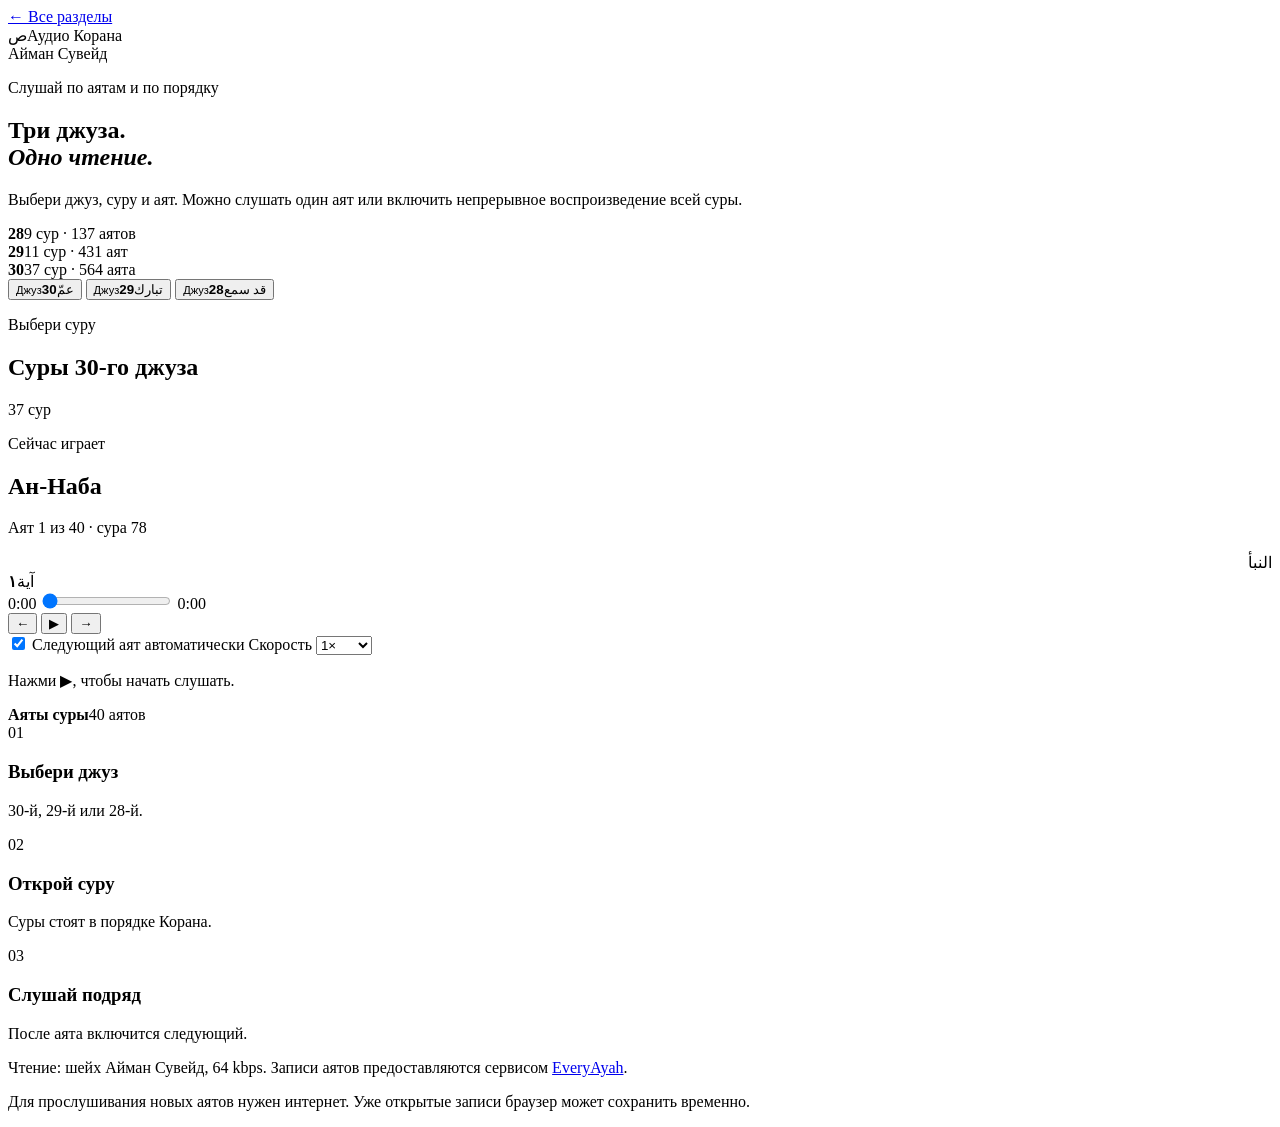
==== juz-audio/index.html @ 489e3e43 "Добавить аудиораздел 28–30-го джузов" ====
<!doctype html>
<html lang="ru">
<head>
  <meta charset="UTF-8">
  <meta name="viewport" content="width=device-width, initial-scale=1.0, viewport-fit=cover">
  <meta name="theme-color" content="#103f35">
  <meta name="description" content="28-й, 29-й и 30-й джузы в чтении шейха Аймана Сувейда">
  <title>28–30-й джузы · Айман Сувейд</title>
  <link rel="stylesheet" href="style.css?v=1">
</head>
<body>
  <header class="topbar">
    <a class="back" href="../">← Все разделы</a>
    <div class="brand"><span class="brand-mark">ص</span><span>Аудио Корана</span></div>
    <span class="reciter">Айман Сувейд</span>
  </header>

  <main>
    <section class="hero">
      <p class="eyebrow">Слушай по аятам и по порядку</p>
      <h1>Три джуза.<br><em>Одно чтение.</em></h1>
      <p class="hero-copy">Выбери джуз, суру и аят. Можно слушать один аят или включить непрерывное воспроизведение всей суры.</p>
      <div class="hero-stats" aria-label="Состав раздела">
        <div><strong>28</strong><span>9 сур · 137 аятов</span></div>
        <div><strong>29</strong><span>11 сур · 431 аят</span></div>
        <div><strong>30</strong><span>37 сур · 564 аята</span></div>
      </div>
    </section>

    <section class="workspace">
      <div class="juz-tabs" role="tablist" aria-label="Выбор джуза">
        <button class="active" data-juz="30" role="tab"><small>Джуз</small><strong>30</strong><span>عمّ</span></button>
        <button data-juz="29" role="tab"><small>Джуз</small><strong>29</strong><span>تبارك</span></button>
        <button data-juz="28" role="tab"><small>Джуз</small><strong>28</strong><span>قد سمع</span></button>
      </div>

      <div class="content-grid">
        <aside class="surah-panel">
          <div class="panel-heading">
            <div><p class="eyebrow">Выбери суру</p><h2 id="surah-panel-title">Суры 30-го джуза</h2></div>
            <span id="surah-count">37 сур</span>
          </div>
          <div class="surah-list" id="surah-list"></div>
        </aside>

        <section class="player-card" aria-live="polite">
          <div class="now-playing">
            <div>
              <p class="eyebrow">Сейчас играет</p>
              <h2 id="surah-name">Ан-Наба</h2>
              <p id="ayah-label">Аят 1 из 40 · сура 78</p>
            </div>
            <div class="arabic-name" id="surah-arabic" lang="ar" dir="rtl">النبأ</div>
          </div>

          <div class="ayah-number" aria-hidden="true"><span>آية</span><strong id="ayah-number">١</strong></div>
          <audio id="audio" preload="metadata"></audio>

          <div class="timeline">
            <span id="elapsed">0:00</span>
            <input id="seek" type="range" min="0" max="100" value="0" aria-label="Положение воспроизведения">
            <span id="duration">0:00</span>
          </div>

          <div class="transport">
            <button id="previous" class="round" aria-label="Предыдущий аят">←</button>
            <button id="play" class="play" aria-label="Воспроизвести"><span id="play-icon">▶</span></button>
            <button id="next" class="round" aria-label="Следующий аят">→</button>
          </div>

          <div class="player-options">
            <label class="switch"><input id="autoplay" type="checkbox" checked><span></span> Следующий аят автоматически</label>
            <label>Скорость
              <select id="speed">
                <option value="0.75">0,75×</option>
                <option value="1" selected>1×</option>
                <option value="1.25">1,25×</option>
              </select>
            </label>
          </div>

          <p class="status" id="status">Нажми ▶, чтобы начать слушать.</p>
          <div class="ayah-picker-wrap">
            <div class="picker-heading"><strong>Аяты суры</strong><span id="picker-summary">40 аятов</span></div>
            <div class="ayah-picker" id="ayah-picker"></div>
          </div>
        </section>
      </div>
    </section>

    <section class="guide">
      <div><span>01</span><h3>Выбери джуз</h3><p>30-й, 29-й или 28-й.</p></div>
      <div><span>02</span><h3>Открой суру</h3><p>Суры стоят в порядке Корана.</p></div>
      <div><span>03</span><h3>Слушай подряд</h3><p>После аята включится следующий.</p></div>
    </section>
  </main>

  <footer>
    <p>Чтение: шейх Айман Сувейд, 64 kbps. Записи аятов предоставляются сервисом <a href="https://everyayah.com/recitations_ayat.html" target="_blank" rel="noopener">EveryAyah</a>.</p>
    <p>Для прослушивания новых аятов нужен интернет. Уже открытые записи браузер может сохранить временно.</p>
  </footer>
  <script src="app.js?v=1"></script>
</body>
</html>
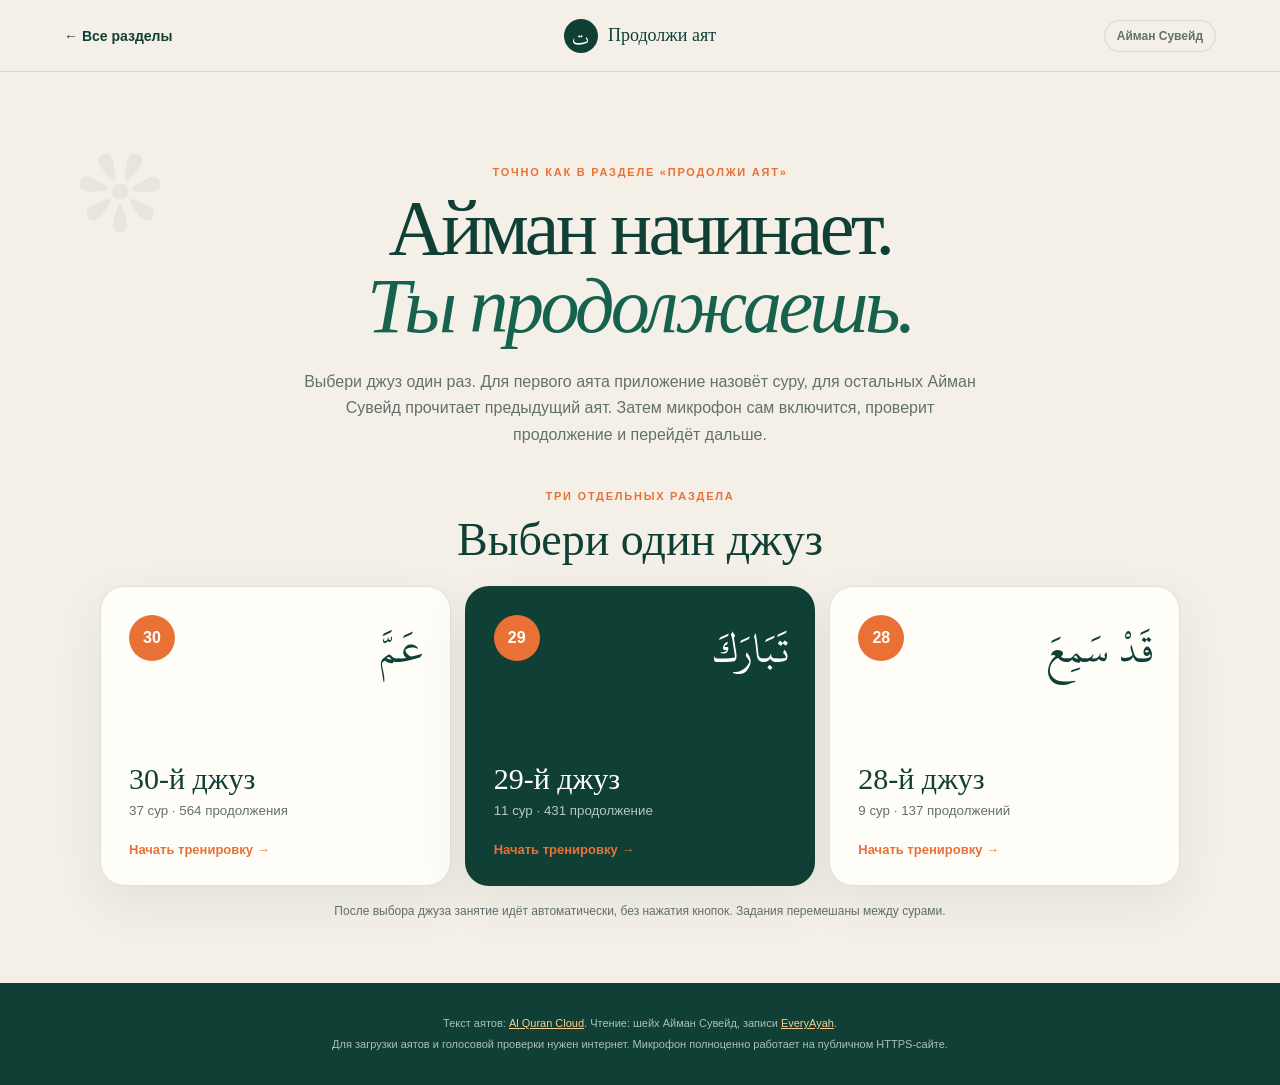
==== commit a2c009c1: "Включить автоматическую проверку продолжения аятов" ====
--- a/juz-audio/index.html
+++ b/juz-audio/index.html
@@ -4,101 +4,79 @@
   <meta charset="UTF-8">
   <meta name="viewport" content="width=device-width, initial-scale=1.0, viewport-fit=cover">
   <meta name="theme-color" content="#103f35">
-  <meta name="description" content="28-й, 29-й и 30-й джузы в чтении шейха Аймана Сувейда">
-  <title>28–30-й джузы · Айман Сувейд</title>
-  <link rel="stylesheet" href="style.css?v=1">
+  <meta name="description" content="Продолжение аятов 28-го, 29-го и 30-го джузов в чтении Аймана Сувейда">
+  <title>Продолжи аят · 28–30-й джузы</title>
+  <link rel="stylesheet" href="style.css?v=3">
 </head>
 <body>
   <header class="topbar">
     <a class="back" href="../">← Все разделы</a>
-    <div class="brand"><span class="brand-mark">ص</span><span>Аудио Корана</span></div>
+    <div class="brand"><span class="brand-mark">ت</span><span>Продолжи аят</span></div>
     <span class="reciter">Айман Сувейд</span>
   </header>
 
   <main>
     <section class="hero">
-      <p class="eyebrow">Слушай по аятам и по порядку</p>
-      <h1>Три джуза.<br><em>Одно чтение.</em></h1>
-      <p class="hero-copy">Выбери джуз, суру и аят. Можно слушать один аят или включить непрерывное воспроизведение всей суры.</p>
-      <div class="hero-stats" aria-label="Состав раздела">
-        <div><strong>28</strong><span>9 сур · 137 аятов</span></div>
-        <div><strong>29</strong><span>11 сур · 431 аят</span></div>
-        <div><strong>30</strong><span>37 сур · 564 аята</span></div>
-      </div>
+      <p class="eyebrow">Точно как в разделе «Продолжи аят»</p>
+      <h1>Айман начинает.<br><em>Ты продолжаешь.</em></h1>
+      <p class="hero-copy">Выбери джуз один раз. Для первого аята приложение назовёт суру, для остальных Айман Сувейд прочитает предыдущий аят. Затем микрофон сам включится, проверит продолжение и перейдёт дальше.</p>
     </section>
 
-    <section class="workspace">
-      <div class="juz-tabs" role="tablist" aria-label="Выбор джуза">
-        <button class="active" data-juz="30" role="tab"><small>Джуз</small><strong>30</strong><span>عمّ</span></button>
-        <button data-juz="29" role="tab"><small>Джуз</small><strong>29</strong><span>تبارك</span></button>
-        <button data-juz="28" role="tab"><small>Джуз</small><strong>28</strong><span>قد سمع</span></button>
+    <section class="juz-screen" id="juz-screen">
+      <div class="section-heading"><p class="eyebrow">Три отдельных раздела</p><h2>Выбери один джуз</h2></div>
+      <div class="juz-grid">
+        <button class="juz-card" data-juz="30"><span class="juz-number">30</span><span class="juz-arabic" lang="ar" dir="rtl">عَمَّ</span><strong>30-й джуз</strong><small>37 сур · 564 продолжения</small><i>Начать тренировку →</i></button>
+        <button class="juz-card" data-juz="29"><span class="juz-number">29</span><span class="juz-arabic" lang="ar" dir="rtl">تَبَارَكَ</span><strong>29-й джуз</strong><small>11 сур · 431 продолжение</small><i>Начать тренировку →</i></button>
+        <button class="juz-card" data-juz="28"><span class="juz-number">28</span><span class="juz-arabic" lang="ar" dir="rtl">قَدْ سَمِعَ</span><strong>28-й джуз</strong><small>9 сур · 137 продолжений</small><i>Начать тренировку →</i></button>
       </div>
-
-      <div class="content-grid">
-        <aside class="surah-panel">
-          <div class="panel-heading">
-            <div><p class="eyebrow">Выбери суру</p><h2 id="surah-panel-title">Суры 30-го джуза</h2></div>
-            <span id="surah-count">37 сур</span>
-          </div>
-          <div class="surah-list" id="surah-list"></div>
-        </aside>
-
-        <section class="player-card" aria-live="polite">
-          <div class="now-playing">
-            <div>
-              <p class="eyebrow">Сейчас играет</p>
-              <h2 id="surah-name">Ан-Наба</h2>
-              <p id="ayah-label">Аят 1 из 40 · сура 78</p>
-            </div>
-            <div class="arabic-name" id="surah-arabic" lang="ar" dir="rtl">النبأ</div>
-          </div>
-
-          <div class="ayah-number" aria-hidden="true"><span>آية</span><strong id="ayah-number">١</strong></div>
-          <audio id="audio" preload="metadata"></audio>
-
-          <div class="timeline">
-            <span id="elapsed">0:00</span>
-            <input id="seek" type="range" min="0" max="100" value="0" aria-label="Положение воспроизведения">
-            <span id="duration">0:00</span>
-          </div>
-
-          <div class="transport">
-            <button id="previous" class="round" aria-label="Предыдущий аят">←</button>
-            <button id="play" class="play" aria-label="Воспроизвести"><span id="play-icon">▶</span></button>
-            <button id="next" class="round" aria-label="Следующий аят">→</button>
-          </div>
-
-          <div class="player-options">
-            <label class="switch"><input id="autoplay" type="checkbox" checked><span></span> Следующий аят автоматически</label>
-            <label>Скорость
-              <select id="speed">
-                <option value="0.75">0,75×</option>
-                <option value="1" selected>1×</option>
-                <option value="1.25">1,25×</option>
-              </select>
-            </label>
-          </div>
-
-          <p class="status" id="status">Нажми ▶, чтобы начать слушать.</p>
-          <div class="ayah-picker-wrap">
-            <div class="picker-heading"><strong>Аяты суры</strong><span id="picker-summary">40 аятов</span></div>
-            <div class="ayah-picker" id="ayah-picker"></div>
-          </div>
-        </section>
-      </div>
+      <p class="setup-note" id="setup-note">После выбора джуза занятие идёт автоматически, без нажатия кнопок. Задания перемешаны между сурами.</p>
     </section>
 
-    <section class="guide">
-      <div><span>01</span><h3>Выбери джуз</h3><p>30-й, 29-й или 28-й.</p></div>
-      <div><span>02</span><h3>Открой суру</h3><p>Суры стоят в порядке Корана.</p></div>
-      <div><span>03</span><h3>Слушай подряд</h3><p>После аята включится следующий.</p></div>
+    <section class="loading-screen" id="loading-screen" hidden>
+      <div class="loader"></div><p class="eyebrow">Готовлю занятие</p><h2 id="loading-title">Загружаю точный текст аятов…</h2><p id="loading-copy">Это понадобится только при первом открытии джуза.</p><button class="secondary" id="cancel-loading">← Назад</button>
+    </section>
+
+    <section class="practice-screen" id="practice-screen" hidden aria-live="polite">
+      <div class="practice-head">
+        <button class="text-back" id="exit-practice">← К джузам</button>
+        <div><strong id="practice-title">30-й джуз</strong><span id="score-label">Верно 0 · Ошибки 0</span></div>
+      </div>
+      <div class="progress-row"><span id="progress-label">Задание 1 из 564</span><div><i id="progress-fill"></i></div></div>
+
+      <article class="practice-card">
+        <div class="question-top"><p class="phase" id="phase-label">Слушай подсказку</p><span id="surah-label">Сура 78 · Ан-Наба</span></div>
+        <div class="cue-card">
+          <small id="cue-kind">Айман читает предыдущий аят</small>
+          <p id="cue-arabic" lang="ar" dir="rtl"></p>
+          <p id="cue-russian"></p>
+        </div>
+        <audio id="audio" preload="metadata"></audio>
+        <div class="cue-actions"><button class="primary" id="play-cue">▶ Прослушать подсказку</button><button class="secondary" id="repeat-cue">↻ Повторить</button></div>
+
+        <div class="answer-panel" id="answer-panel" hidden>
+          <div class="mic-dot">🎙</div>
+          <div><strong>Продолжи следующим аятом</strong><p id="voice-status">Нажми «Говорить» и прочитай продолжение.</p></div>
+          <button class="mic-button" id="speak-button">Говорить</button>
+        </div>
+
+        <div class="heard" id="heard-panel" hidden><small>Сайт услышал:</small><p id="heard-text" lang="ar" dir="rtl"></p></div>
+        <div class="feedback" id="feedback" hidden></div>
+        <div class="manual" id="manual-panel" hidden><p>Если Safari не передал речь, продиктуй аят через микрофон арабской клавиатуры или проверь себя по ответу.</p><textarea id="manual-answer" lang="ar" dir="rtl" placeholder="Можно продиктовать или написать аят"></textarea><button class="secondary" id="check-manual">Проверить написанное</button></div>
+
+        <div class="answer-reveal" id="answer-reveal" hidden><small>Правильное продолжение · аят <span id="answer-number"></span></small><p id="answer-arabic" lang="ar" dir="rtl"></p></div>
+        <div class="bottom-actions"><button class="secondary" id="show-answer">Показать ответ</button><button class="primary" id="next-question" hidden>Следующее задание →</button></div>
+      </article>
+    </section>
+
+    <section class="finish-screen" id="finish-screen" hidden>
+      <div class="finish-mark">✓</div><p class="eyebrow">Занятие завершено</p><h2>МашаАллах!</h2><p id="finish-copy"></p><div class="finish-actions"><button class="secondary" id="repeat-juz">Пройти ещё раз</button><button class="primary" id="choose-juz">Выбрать другой джуз</button></div>
     </section>
   </main>
 
   <footer>
-    <p>Чтение: шейх Айман Сувейд, 64 kbps. Записи аятов предоставляются сервисом <a href="https://everyayah.com/recitations_ayat.html" target="_blank" rel="noopener">EveryAyah</a>.</p>
-    <p>Для прослушивания новых аятов нужен интернет. Уже открытые записи браузер может сохранить временно.</p>
+    <p>Текст аятов: <a href="https://alquran.cloud/api" target="_blank" rel="noopener">Al Quran Cloud</a>. Чтение: шейх Айман Сувейд, записи <a href="https://everyayah.com/recitations_ayat.html" target="_blank" rel="noopener">EveryAyah</a>.</p>
+    <p>Для загрузки аятов и голосовой проверки нужен интернет. Микрофон полноценно работает на публичном HTTPS-сайте.</p>
   </footer>
-  <script src="app.js?v=1"></script>
+  <script src="app.js?v=4"></script>
 </body>
 </html>
--- a/juz-audio/style.css
+++ b/juz-audio/style.css
@@ -0,0 +1,143 @@
+@font-face { font-family: "Uthmanic"; src: url("../UthmanicHafs1Ver18.woff2") format("woff2"); font-display: swap; }
+
+:root { --forest:#103f35; --forest2:#17624f; --paper:#f5f0e7; --cream:#fffdf8; --gold:#d9a53c; --orange:#e97136; --soft:#62716b; --line:rgba(16,63,53,.14); --red:#a33b2c; }
+* { box-sizing:border-box; }
+[hidden] { display:none !important; }
+html { scroll-behavior:smooth; }
+body { margin:0; background:var(--paper); color:var(--forest); font-family:-apple-system,BlinkMacSystemFont,"Segoe UI",sans-serif; }
+button { font:inherit; -webkit-tap-highlight-color:transparent; }
+.topbar { position:sticky; top:0; z-index:10; min-height:72px; display:grid; grid-template-columns:1fr auto 1fr; align-items:center; gap:16px; padding:12px clamp(18px,5vw,64px); border-bottom:1px solid var(--line); background:rgba(245,240,231,.95); backdrop-filter:blur(14px); }
+.back,.text-back { color:var(--forest); font-size:14px; font-weight:800; text-decoration:none; }
+.text-back { padding:0; border:0; background:none; cursor:pointer; }
+.brand { display:flex; align-items:center; gap:10px; font-family:Georgia,serif; font-size:18px; }
+.brand-mark { width:34px; height:34px; display:grid; place-items:center; border-radius:50%; background:var(--forest); color:white; font-family:"Uthmanic",serif; font-size:22px; }
+.reciter { justify-self:end; padding:8px 12px; border:1px solid var(--line); border-radius:99px; color:var(--soft); font-size:12px; font-weight:800; }
+main { min-height:calc(100vh - 170px); overflow:hidden; }
+.hero { position:relative; padding:clamp(55px,8vw,94px) 20px 42px; text-align:center; }
+.hero::before { content:"۞"; position:absolute; top:10px; left:5vw; color:rgba(16,63,53,.06); font-family:"Uthmanic",serif; font-size:180px; line-height:1; }
+.eyebrow { margin:0 0 11px; color:var(--orange); font-size:11px; font-weight:900; letter-spacing:.16em; text-transform:uppercase; }
+.hero h1 { margin:0; font-family:Georgia,"Times New Roman",serif; font-size:clamp(46px,8vw,78px); font-weight:500; line-height:1; letter-spacing:-.045em; }
+.hero h1 em { color:var(--forest2); font-weight:500; }
+.hero-copy { max-width:690px; margin:24px auto 0; color:var(--soft); font-size:16px; line-height:1.65; }
+.juz-screen,.surah-screen,.practice-screen,.finish-screen { width:min(1080px,calc(100% - 32px)); margin:0 auto 65px; }
+.section-heading { margin-bottom:20px; text-align:center; }
+.section-heading h2,.finish-screen h2 { margin:0; font-family:Georgia,serif; font-size:clamp(30px,5vw,46px); font-weight:500; }
+.section-heading > p:last-child { color:var(--soft); }
+.juz-grid { display:grid; grid-template-columns:repeat(3,1fr); gap:14px; }
+.juz-card { position:relative; min-height:300px; display:flex; flex-direction:column; align-items:flex-start; padding:28px; overflow:hidden; border:1px solid var(--line); border-radius:24px; background:var(--cream); color:var(--forest); cursor:pointer; text-align:left; box-shadow:0 18px 50px rgba(16,63,53,.08); transition:180ms ease; }
+.juz-card:hover { transform:translateY(-4px); border-color:var(--forest); box-shadow:0 24px 58px rgba(16,63,53,.13); }
+.juz-card:nth-child(2) { background:var(--forest); color:white; }
+.juz-card:nth-child(2) small { color:rgba(255,255,255,.7); }
+.juz-number { width:46px; height:46px; display:grid; place-items:center; border-radius:50%; background:var(--orange); color:white; font-weight:900; }
+.juz-arabic { position:absolute; top:22px; right:25px; font-family:"Uthmanic",serif; font-size:45px; }
+.juz-card strong { margin-top:auto; font-family:Georgia,serif; font-size:30px; font-weight:500; }
+.juz-card small { margin-top:7px; color:var(--soft); }
+.juz-card i { margin-top:24px; color:var(--orange); font-style:normal; font-size:13px; font-weight:900; }
+.surah-screen > .text-back { margin-bottom:25px; }
+.surah-grid { display:grid; grid-template-columns:repeat(3,1fr); gap:10px; }
+.surah-card { min-height:112px; display:grid; grid-template-columns:42px 1fr auto; align-items:center; gap:12px; padding:16px; border:1px solid var(--line); border-radius:16px; background:var(--cream); color:var(--forest); cursor:pointer; text-align:left; }
+.surah-card:hover { border-color:var(--forest); background:#faf7ef; }
+.surah-card .number { width:40px; height:40px; display:grid; place-items:center; border-radius:50%; background:#edf1eb; font-size:12px; font-weight:900; }
+.surah-card strong,.surah-card small { display:block; }
+.surah-card strong { margin-bottom:4px; }
+.surah-card small { color:var(--soft); }
+.surah-card .arabic { font-family:"Uthmanic",serif; font-size:26px; }
+.retry { display:block; margin:20px auto; padding:13px 20px; border:0; border-radius:12px; background:var(--forest); color:white; cursor:pointer; font-weight:800; }
+.practice-screen { max-width:860px; }
+.practice-head { display:flex; justify-content:space-between; align-items:center; gap:16px; margin-bottom:18px; }
+.practice-head > div { text-align:right; }
+.practice-head strong,.practice-head span { display:block; }
+.practice-head strong { font-family:Georgia,serif; font-size:24px; }
+.practice-head span { margin-top:3px; color:var(--soft); font-size:12px; }
+.progress-row { display:grid; grid-template-columns:auto 1fr; align-items:center; gap:14px; margin-bottom:12px; color:var(--soft); font-size:12px; }
+.progress-row > div { height:7px; overflow:hidden; border-radius:99px; background:rgba(16,63,53,.12); }
+.progress-row i { display:block; width:0; height:100%; border-radius:inherit; background:var(--orange); transition:width .3s ease; }
+.practice-card { padding:clamp(22px,5vw,48px); border:1px solid var(--line); border-radius:26px; background:var(--cream); box-shadow:0 22px 65px rgba(16,63,53,.1); }
+.phase { margin:0 0 16px; color:var(--orange); font-size:11px; font-weight:900; letter-spacing:.16em; text-align:center; text-transform:uppercase; }
+.ayah-meta { display:flex; justify-content:space-between; align-items:center; color:var(--soft); font-size:12px; }
+.ayah-meta span:last-child { width:38px; height:38px; display:grid; place-items:center; border:1px solid var(--line); border-radius:50%; color:var(--forest); font-family:"Uthmanic",serif; font-size:21px; }
+.ayah-text { min-height:130px; margin:24px 0; font-family:"Uthmanic","Traditional Arabic",serif; font-size:clamp(34px,6vw,52px); line-height:1.9; text-align:center; }
+.audio-line,.actions,.finish-actions { display:flex; justify-content:center; flex-wrap:wrap; gap:10px; }
+.primary,.secondary,.mic-button { min-height:48px; padding:12px 20px; border-radius:13px; cursor:pointer; font-weight:850; }
+.primary,.mic-button { border:1px solid var(--forest); background:var(--forest); color:white; }
+.secondary { border:1px solid var(--line); background:#f2eee5; color:var(--forest); }
+.primary:disabled,.secondary:disabled { cursor:not-allowed; opacity:.5; }
+.repeat-panel { display:grid; grid-template-columns:auto 1fr auto; align-items:center; gap:15px; margin-top:24px; padding:18px; border:1px solid rgba(233,113,54,.28); border-radius:17px; background:#fbf3eb; }
+.repeat-icon { width:44px; height:44px; display:grid; place-items:center; border-radius:50%; background:white; font-size:22px; }
+.repeat-panel strong { font-family:Georgia,serif; font-size:20px; }
+.repeat-panel p { margin:5px 0 0; color:var(--soft); font-size:12px; line-height:1.45; }
+.mic-button.listening { border-color:var(--orange); background:var(--orange); animation:pulse 1.2s infinite; }
+@keyframes pulse { 50% { box-shadow:0 0 0 8px rgba(233,113,54,.13); } }
+.heard { margin-top:14px; padding:14px 18px; border-radius:14px; background:#eef2ec; }
+.heard small { color:var(--soft); }
+.heard p { margin:5px 0 0; font-family:"Uthmanic",serif; font-size:25px; line-height:1.7; }
+.feedback { margin-top:14px; padding:13px 16px; border-radius:13px; background:#e7f2eb; color:#185c40; font-weight:800; text-align:center; }
+.feedback.error { background:#f8e8e4; color:var(--red); }
+.actions { margin-top:14px; }
+.manual-note { margin-top:14px; padding:15px; border:1px dashed rgba(16,63,53,.25); border-radius:13px; color:var(--soft); font-size:12px; line-height:1.5; text-align:center; }
+.manual-note button { display:block; margin:12px auto 0; }
+.finish-screen { max-width:700px; padding:55px 30px; border:1px solid var(--line); border-radius:26px; background:var(--cream); text-align:center; box-shadow:0 22px 65px rgba(16,63,53,.1); }
+.finish-mark { width:68px; height:68px; display:grid; place-items:center; margin:0 auto 20px; border-radius:50%; background:var(--forest); color:white; font-size:31px; }
+.finish-screen > p:not(.eyebrow) { color:var(--soft); line-height:1.6; }
+.finish-actions { margin-top:24px; }
+footer { padding:28px 20px calc(28px + env(safe-area-inset-bottom)); background:var(--forest); color:rgba(255,255,255,.66); text-align:center; }
+footer p { max-width:800px; margin:4px auto; font-size:11px; line-height:1.55; }
+footer a { color:#f4cf90; }
+
+@media (max-width:780px) {
+  .topbar { grid-template-columns:auto 1fr; min-height:62px; padding:10px 14px; }
+  .brand { justify-self:end; font-size:15px; }
+  .reciter { display:none; }
+  .hero { padding-top:42px; }
+  .hero::before { font-size:115px; }
+  .juz-grid,.surah-grid { grid-template-columns:1fr; }
+  .juz-card { min-height:190px; }
+  .surah-card { min-height:92px; }
+  .repeat-panel { grid-template-columns:auto 1fr; }
+  .repeat-panel .mic-button { grid-column:1/-1; width:100%; }
+}
+
+@media (max-width:440px) {
+  .hero h1 { font-size:43px; }
+  .practice-card { padding:22px 16px; }
+  .ayah-text { font-size:31px; line-height:1.85; }
+  .audio-line .primary,.audio-line .secondary,.actions button,.finish-actions button { width:100%; }
+}
+
+/* Режим «Продолжи аят» для трёх джузов */
+.setup-note { margin: 18px 0 0; color: var(--soft); font-size: 12px; text-align: center; }
+.loading-screen { width: min(620px,calc(100% - 32px)); margin: 0 auto 70px; padding: 55px 25px; border: 1px solid var(--line); border-radius: 24px; background: var(--cream); text-align: center; box-shadow: 0 22px 65px rgba(16,63,53,.1); }
+.loading-screen h2 { margin: 8px 0; font-family: Georgia,serif; font-size: 31px; font-weight: 500; }
+.loading-screen > p:not(.eyebrow) { color: var(--soft); }
+.loader { width: 48px; height: 48px; margin: 0 auto 22px; border: 4px solid rgba(16,63,53,.13); border-top-color: var(--orange); border-radius: 50%; animation: spin .8s linear infinite; }
+@keyframes spin { to { transform: rotate(360deg); } }
+.question-top { display: flex; align-items: center; justify-content: space-between; gap: 14px; margin-bottom: 14px; }
+.question-top .phase { margin: 0; text-align: left; }
+.question-top > span { color: var(--soft); font-size: 12px; }
+.cue-card { min-height: 190px; display: grid; place-items: center; align-content: center; padding: 22px; border-radius: 20px; background: linear-gradient(145deg,#edf2ec,#f8f0e4); text-align: center; }
+.cue-card small { color: var(--orange); font-size: 11px; font-weight: 900; letter-spacing: .08em; text-transform: uppercase; }
+.cue-card p { margin: 9px 0 0; }
+#cue-arabic { font-family: "Uthmanic","Traditional Arabic",serif; font-size: clamp(31px,5vw,46px); line-height: 1.8; }
+#cue-russian { color: var(--soft); font-size: 13px; }
+.cue-actions,.bottom-actions { display: flex; justify-content: center; flex-wrap: wrap; gap: 10px; margin-top: 18px; }
+.answer-panel { display: grid; grid-template-columns: auto 1fr auto; align-items: center; gap: 15px; margin-top: 22px; padding: 18px; border: 1px solid rgba(233,113,54,.28); border-radius: 17px; background: #fbf3eb; }
+.answer-panel strong { font-family: Georgia,serif; font-size: 20px; }
+.answer-panel p { margin: 5px 0 0; color: var(--soft); font-size: 12px; }
+.mic-dot { width: 44px; height: 44px; display: grid; place-items: center; border-radius: 50%; background: white; font-size: 22px; }
+.manual { margin-top: 14px; padding: 15px; border: 1px dashed rgba(16,63,53,.25); border-radius: 13px; color: var(--soft); font-size: 12px; line-height: 1.5; }
+.manual p { margin-top: 0; }
+.manual textarea { width: 100%; min-height: 90px; padding: 12px; border: 1px solid var(--line); border-radius: 10px; font-family: "Uthmanic",serif; font-size: 25px; resize: vertical; }
+.manual button { display: block; margin: 10px auto 0; }
+.answer-reveal { margin-top: 14px; padding: 18px; border-radius: 15px; background: #e7f2eb; }
+.answer-reveal small { color: var(--soft); }
+.answer-reveal p { margin: 8px 0 0; font-family: "Uthmanic",serif; font-size: clamp(29px,5vw,40px); line-height: 1.75; text-align: center; }
+
+@media (max-width:780px) {
+  .answer-panel { grid-template-columns: auto 1fr; }
+  .answer-panel .mic-button { grid-column: 1 / -1; width: 100%; }
+}
+
+@media (max-width:440px) {
+  .question-top { align-items: flex-start; flex-direction: column; }
+  .cue-actions button,.bottom-actions button { width: 100%; }
+}
